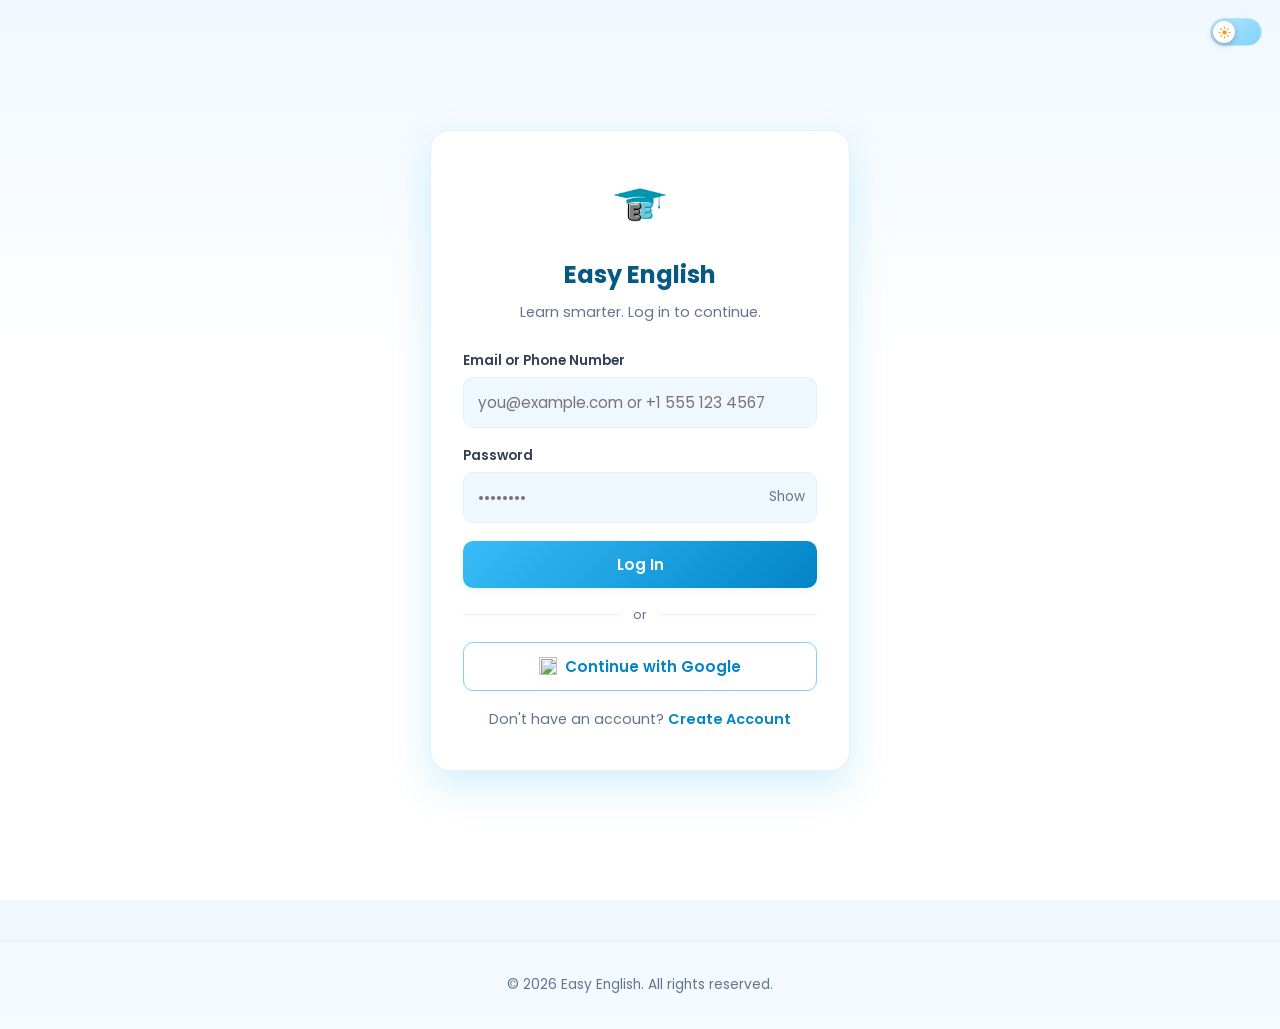
==== index.html @ 9242ed7a "Add files via upload" ====
<!DOCTYPE html>
<html lang="en">
<head>
<meta charset="UTF-8" />
<meta name="viewport" content="width=device-width, initial-scale=1.0" />
<title>Easy English — Login</title>
<link rel="preconnect" href="https://fonts.googleapis.com">
<link href="https://fonts.googleapis.com/css2?family=Poppins:wght@400;500;600;700&display=swap" rel="stylesheet">
<link rel="stylesheet" href="css/style.css" />
<script>(function(){try{if(localStorage.getItem('ee-theme')==='dark')document.documentElement.classList.add('dark-mode');}catch(e){}})();</script>
</head>
<body>

<div class="theme-toggle-mount-desktop" style="position:fixed; top:18px; right:18px; z-index:60;"></div>

<div class="center-screen">

  <!-- LOGIN CARD -->
  <div class="auth-card" id="loginCard">
    <div class="auth-logo">
      <div class="logo-dot"><img src="images/logo.png" alt="Easy English logo"></div>
      <h1>Easy English</h1>
      <p>Learn smarter. Log in to continue.</p>
    </div>

    <div class="error-msg" id="loginError"></div>
    <div class="success-msg" id="loginSuccess"></div>

    <form id="loginForm">
      <div class="field">
        <label>Email or Phone Number</label>
        <div class="input-wrap">
          <input type="text" id="loginIdentifier" placeholder="you@example.com or +1 555 123 4567" required autocomplete="username" />
        </div>
      </div>
      <div class="field">
        <label>Password</label>
        <div class="input-wrap">
          <input type="password" id="loginPassword" placeholder="••••••••" required />
          <span class="toggle-pass" onclick="togglePass('loginPassword', this)">Show</span>
        </div>
      </div>
      <button type="submit" class="btn btn-primary btn-block" id="loginBtn">
        <span id="loginBtnText">Log In</span>
      </button>
    </form>

    <div class="divider-row"><span>or</span></div>

    <button class="btn btn-outline btn-block" id="googleLoginBtn">
      <img src="https://www.gstatic.com/firebasejs/ui/2.0.0/images/auth/google.svg" alt="" width="18" height="18" />
      Continue with Google
    </button>

    <div class="form-footer-link">
      Don't have an account?
      <button class="link-btn" onclick="showCard('signup')">Create Account</button>
    </div>
  </div>

  <!-- SIGNUP CARD -->
  <div class="auth-card" id="signupCard" style="display:none;">
    <div class="auth-logo">
      <div class="logo-dot"><img src="images/logo.png" alt="Easy English logo"></div>
      <h1>Create Account</h1>
      <p>Join Easy English in seconds.</p>
    </div>

    <div class="error-msg" id="signupError"></div>

    <form id="signupForm">
      <div class="field">
        <label>Full Name</label>
        <div class="input-wrap">
          <input type="text" id="signupName" placeholder="John Doe" required />
        </div>
      </div>
      <div class="field">
        <label>Email or Phone Number</label>
        <div class="input-wrap">
          <input type="text" id="signupIdentifier" placeholder="you@example.com or +1 555 123 4567" required autocomplete="username" />
        </div>
        <p class="small-muted mt-8" id="signupIdentifierHint" style="margin-top:6px;"></p>
      </div>
      <div class="field">
        <label>Password</label>
        <div class="input-wrap">
          <input type="password" id="signupPassword" placeholder="At least 6 characters" required minlength="6" />
          <span class="toggle-pass" onclick="togglePass('signupPassword', this)">Show</span>
        </div>
      </div>
      <button type="submit" class="btn btn-primary btn-block" id="signupBtn">
        <span id="signupBtnText">Create Account</span>
      </button>
    </form>

    <div class="divider-row"><span>or</span></div>

    <button class="btn btn-outline btn-block" id="googleSignupBtn">
      <img src="https://www.gstatic.com/firebasejs/ui/2.0.0/images/auth/google.svg" alt="" width="18" height="18" />
      Sign up with Google
    </button>

    <div class="form-footer-link">
      Already have an account?
      <button class="link-btn" onclick="showCard('login')">Log In</button>
    </div>
  </div>

</div>

<footer class="site-footer">
  <span class="copyright" id="copyrightTrigger">© 2026 Easy English. All rights reserved.</span>
</footer>

<!-- Admin secret modal -->
<div class="modal-overlay" id="adminModal">
  <div class="modal-box">
    <h3>Admin Access</h3>
    <div class="error-msg" id="adminError"></div>
    <div class="field">
      <label>Admin Username</label>
      <div class="input-wrap">
        <input type="text" id="adminUser" placeholder="Username" />
      </div>
    </div>
    <div class="field">
      <label>Admin Password</label>
      <div class="input-wrap">
        <input type="password" id="adminPass" placeholder="Password" />
      </div>
    </div>
    <div class="modal-actions">
      <button class="btn btn-outline" onclick="closeAdminModal()">Cancel</button>
      <button class="btn btn-primary" onclick="attemptAdminLogin()">Enter</button>
    </div>
  </div>
</div>

<script src="https://www.gstatic.com/firebasejs/10.13.0/firebase-app-compat.js"></script>
<script src="https://www.gstatic.com/firebasejs/10.13.0/firebase-auth-compat.js"></script>
<script src="https://www.gstatic.com/firebasejs/10.13.0/firebase-firestore-compat.js"></script>
<script src="js/firebase-config.js"></script>
<script src="js/theme.js"></script>
<script src="js/auth.js"></script>
</body>
</html>
---- css/style.css ----
/* ===========================================================
   Easy English — Global Styles
   Clean, bright light-blue theme, fully responsive
   =========================================================== */

:root {
  --blue-50:  #f0f8ff;
  --blue-100: #e0f2fe;
  --blue-200: #bae6fd;
  --blue-300: #7dd3fc;
  --blue-400: #38bdf8;
  --blue-500: #0ea5e9;
  --blue-600: #0284c7;
  --blue-700: #0369a1;
  --blue-800: #075985;
  --blue-900: #0c4a6e;

  --white: #ffffff;
  --gray-50: #f8fafc;
  --gray-100: #f1f5f9;
  --gray-300: #cbd5e1;
  --gray-500: #64748b;
  --gray-700: #334155;
  --gray-900: #0f172a;

  --danger: #ef4444;
  --success: #22c55e;

  --radius: 16px;
  --radius-sm: 10px;
  --shadow-sm: 0 2px 8px rgba(14, 165, 233, 0.08);
  --shadow-md: 0 8px 24px rgba(14, 165, 233, 0.14);
  --shadow-lg: 0 16px 40px rgba(14, 165, 233, 0.18);

  --font: 'Poppins', 'Segoe UI', system-ui, -apple-system, sans-serif;

  --bg-gradient-top: var(--blue-50);
  --bg-gradient-bottom: var(--white);
  --text-main: var(--gray-900);
  --card-bg: var(--white);
  --card-border: var(--blue-100);
  --input-bg: var(--blue-50);
  --input-border: var(--blue-100);
}

/* ---------- Dark mode ---------- */
html.dark-mode {
  --bg-gradient-top: #0b1220;
  --bg-gradient-bottom: #0f172a;
  --text-main: #e2e8f0;
  --card-bg: #111c30;
  --card-border: #1e2b45;
  --input-bg: #0b1526;
  --input-border: #24334d;

  --blue-50: #0f1c30;
  --blue-100: #16223a;
  --gray-100: #17233a;
  --gray-500: #93a3b8;
  --gray-700: #cbd5e1;
  --gray-900: #e2e8f0;
}

html.dark-mode body {
  background: linear-gradient(180deg, var(--bg-gradient-top) 0%, var(--bg-gradient-bottom) 40%);
}

html.dark-mode .navbar { background: rgba(15, 23, 42, 0.85); border-bottom-color: var(--card-border); }
html.dark-mode .auth-card,
html.dark-mode .card-box,
html.dark-mode .video-card,
html.dark-mode .modal-box,
html.dark-mode .stat-card,
html.dark-mode .redeem-box,
html.dark-mode .site-footer { background: var(--card-bg); border-color: var(--card-border); color: var(--text-main); }
html.dark-mode .modal-overlay { background: rgba(0,0,0,0.65); }
html.dark-mode .btn-outline { background: var(--card-bg); color: var(--blue-300); border-color: var(--input-border); }
html.dark-mode .btn-outline:hover { background: var(--input-bg); }
html.dark-mode .loading-overlay { background: rgba(11, 18, 32, 0.9); }
html.dark-mode table.admin-table td,
html.dark-mode table.admin-table th { border-color: var(--card-border); }
html.dark-mode .empty-state,
html.dark-mode .small-muted,
html.dark-mode .page-hero p { color: var(--gray-500); }

html.dark-mode .input-wrap input,
html.dark-mode .input-wrap select,
html.dark-mode textarea.input-like { background: var(--input-bg); border-color: var(--input-border); color: var(--text-main); }
html.dark-mode .input-wrap input:focus,
html.dark-mode .input-wrap select:focus,
html.dark-mode textarea.input-like:focus { background: var(--card-bg); }
html.dark-mode .hamburger-btn { background: var(--card-bg); border-color: var(--input-border); }
html.dark-mode .code-pill { background: var(--input-bg); border-color: var(--input-border); }
html.dark-mode .badge-gray { background: var(--input-bg); }
html.dark-mode .mobile-menu { border-top-color: var(--card-border); }
html.dark-mode .file-drop { background: var(--input-bg); }
html.dark-mode .file-drop:hover { background: var(--input-border); }

* { margin: 0; padding: 0; box-sizing: border-box; }

html, body {
  height: 100%;
  font-family: var(--font);
  transition: background 0.3s ease, color 0.3s ease;
}

html {
  background: linear-gradient(180deg, var(--bg-gradient-top) 0%, var(--bg-gradient-bottom) 40%);
}

body {
  background: transparent;
  color: var(--text-main);
  -webkit-font-smoothing: antialiased;
}

img, video { max-width: 100%; display: block; }

a { text-decoration: none; color: inherit; }

button, input, select, textarea { font-family: inherit; }

::selection { background: var(--blue-200); }

/* ---------- Layout helpers ---------- */
.container {
  width: 100%;
  max-width: 1200px;
  margin: 0 auto;
  padding: 0 20px;
}

.center-screen {
  min-height: 100vh;
  display: flex;
  align-items: center;
  justify-content: center;
  padding: 24px;
}

/* ---------- Top Nav ---------- */
.navbar {
  position: sticky;
  top: 0;
  z-index: 50;
  background: rgba(255, 255, 255, 0.85);
  backdrop-filter: blur(10px);
  border-bottom: 1px solid var(--blue-100);
}

.navbar-inner {
  max-width: 1200px;
  margin: 0 auto;
  padding: 14px 20px;
  display: flex;
  align-items: center;
  justify-content: space-between;
  gap: 16px;
}

.brand {
  display: flex;
  align-items: center;
  gap: 10px;
  font-weight: 700;
  font-size: 1.3rem;
  color: var(--blue-700);
}

.brand .logo-dot {
  width: 44px;
  height: 44px;
  display: flex;
  align-items: center;
  justify-content: center;
}

.brand .logo-dot img {
  width: 100%;
  height: 100%;
  object-fit: contain;
}

/* ---------- Nav page links (Dashboard / Dictionary / ...) ---------- */
.nav-links {
  display: flex;
  align-items: center;
  gap: 4px;
}
.nav-link {
  display: flex;
  align-items: center;
  gap: 6px;
  padding: 8px 14px;
  border-radius: var(--radius-sm);
  font-size: 0.9rem;
  font-weight: 600;
  color: var(--gray-500);
  transition: background 0.15s ease, color 0.15s ease;
}
.nav-link:hover { background: var(--blue-50); color: var(--blue-700); }
.nav-link.active { background: var(--blue-100); color: var(--blue-700); }
html.dark-mode .nav-link:hover { background: var(--input-bg); }
html.dark-mode .nav-link.active { background: var(--input-border); color: var(--blue-300); }

.mobile-menu .nav-links {
  flex-direction: column;
  align-items: stretch;
  gap: 4px;
}
.mobile-menu .nav-link { padding: 12px 14px; }

.nav-actions {
  display: flex;
  align-items: center;
  gap: 12px;
}

.user-chip {
  display: flex;
  align-items: center;
  gap: 8px;
  background: var(--blue-50);
  border: 1px solid var(--blue-100);
  padding: 6px 14px;
  border-radius: 999px;
  font-size: 0.9rem;
  color: var(--blue-700);
  font-weight: 500;
}

/* ---------- Dark mode toggle switch (sun/moon) ---------- */
.theme-toggle {
  position: relative;
  width: 52px;
  height: 28px;
  border-radius: 999px;
  border: 1.5px solid var(--blue-200);
  background: linear-gradient(135deg, var(--blue-200), var(--blue-300));
  cursor: pointer;
  flex-shrink: 0;
  padding: 0;
  transition: background 0.35s ease, border-color 0.35s ease;
}
html.dark-mode .theme-toggle {
  background: linear-gradient(135deg, #1e293b, #0f172a);
  border-color: #334155;
}
.theme-toggle .toggle-knob {
  position: absolute;
  top: 2px;
  left: 2px;
  width: 22px;
  height: 22px;
  border-radius: 50%;
  background: white;
  display: flex;
  align-items: center;
  justify-content: center;
  font-size: 13px;
  box-shadow: 0 2px 6px rgba(0,0,0,0.25);
  transition: transform 0.35s cubic-bezier(.4,1.6,.4,1), background 0.35s ease;
  transform: translateX(0);
}
html.dark-mode .theme-toggle .toggle-knob {
  transform: translateX(24px);
  background: #1e293b;
}
.theme-toggle .toggle-knob svg { width: 13px; height: 13px; }
.theme-toggle .icon-sun { color: #f59e0b; opacity: 1; transition: opacity 0.25s ease; }
.theme-toggle .icon-moon { color: #cbd5e1; opacity: 0; position: absolute; transition: opacity 0.25s ease; }
html.dark-mode .theme-toggle .icon-sun { opacity: 0; }
html.dark-mode .theme-toggle .icon-moon { opacity: 1; }

.theme-toggle-row {
  display: flex;
  align-items: center;
  gap: 10px;
}
.theme-toggle-row .ttr-label {
  font-size: 0.85rem;
  font-weight: 600;
  color: var(--gray-700);
}

/* ---------- Mobile hamburger nav ---------- */
.hamburger-btn {
  display: none;
  width: 40px;
  height: 40px;
  border-radius: var(--radius-sm);
  border: 1.5px solid var(--blue-200);
  background: var(--card-bg);
  cursor: pointer;
  align-items: center;
  justify-content: center;
  flex-direction: column;
  gap: 4px;
  flex-shrink: 0;
}
.hamburger-btn span {
  display: block;
  width: 18px;
  height: 2px;
  background: var(--blue-600);
  border-radius: 2px;
  transition: transform 0.3s ease, opacity 0.3s ease;
}
.hamburger-btn.open span:nth-child(1) { transform: translateY(6px) rotate(45deg); }
.hamburger-btn.open span:nth-child(2) { opacity: 0; }
.hamburger-btn.open span:nth-child(3) { transform: translateY(-6px) rotate(-45deg); }

.nav-actions-desktop { display: flex; align-items: center; gap: 12px; }

.mobile-menu {
  display: none;
  max-height: 0;
  overflow: hidden;
  transition: max-height 0.35s ease;
  border-top: 1px solid var(--card-border);
}
.mobile-menu.open { max-height: 400px; }
.mobile-menu-inner {
  padding: 16px 20px 20px;
  display: flex;
  flex-direction: column;
  gap: 14px;
}
.mobile-menu .user-chip { width: fit-content; }
.mobile-menu .btn { width: 100%; }
.mobile-menu .theme-toggle-row { justify-content: space-between; padding: 4px 2px; }

@media (max-width: 720px) {
  .nav-actions-desktop { display: none; }
  .hamburger-btn { display: flex; }
  .mobile-menu { display: block; }
}

/* ---------- Buttons ---------- */
.btn {
  display: inline-flex;
  align-items: center;
  justify-content: center;
  gap: 8px;
  border: none;
  border-radius: var(--radius-sm);
  padding: 12px 22px;
  font-size: 0.95rem;
  font-weight: 600;
  cursor: pointer;
  transition: transform 0.15s ease, box-shadow 0.15s ease, background 0.15s ease;
  white-space: nowrap;
}
.btn:active { transform: scale(0.97); }

.btn-primary {
  background: linear-gradient(135deg, var(--blue-400), var(--blue-600));
  color: white;
  box-shadow: var(--shadow-sm);
}
.btn-primary:hover { box-shadow: var(--shadow-md); }

.btn-outline {
  background: white;
  color: var(--blue-600);
  border: 1.5px solid var(--blue-300);
}
.btn-outline:hover { background: var(--blue-50); }

.btn-ghost {
  background: transparent;
  color: var(--gray-500);
}
.btn-ghost:hover { color: var(--blue-600); }

.btn-danger {
  background: var(--danger);
  color: white;
}

.btn-block { width: 100%; }
.btn-sm { padding: 8px 14px; font-size: 0.85rem; }

.btn:disabled {
  opacity: 0.6;
  cursor: not-allowed;
}

/* ---------- Cards / Auth panels ---------- */
.auth-card {
  width: 100%;
  max-width: 420px;
  background: white;
  border-radius: 20px;
  padding: 40px 32px;
  box-shadow: var(--shadow-lg);
  border: 1px solid var(--blue-100);
  animation: floatIn 0.5s ease;
}

@keyframes floatIn {
  from { opacity: 0; transform: translateY(16px); }
  to { opacity: 1; transform: translateY(0); }
}

.auth-logo {
  display: flex;
  flex-direction: column;
  align-items: center;
  gap: 10px;
  margin-bottom: 28px;
  text-align: center;
}

.auth-logo .logo-dot {
  width: 76px;
  height: 76px;
}

.auth-logo h1 {
  font-size: 1.5rem;
  color: var(--blue-800);
}

.auth-logo p {
  font-size: 0.9rem;
  color: var(--gray-500);
}

.field {
  margin-bottom: 18px;
}

.field label {
  display: block;
  font-size: 0.85rem;
  font-weight: 600;
  color: var(--gray-700);
  margin-bottom: 6px;
}

.input-wrap {
  position: relative;
}

.input-wrap input, .input-wrap select {
  width: 100%;
  padding: 13px 14px;
  border-radius: var(--radius-sm);
  border: 1.5px solid var(--blue-100);
  background: var(--blue-50);
  font-size: 0.95rem;
  color: var(--gray-900);
  transition: border-color 0.15s ease, background 0.15s ease;
}

.input-wrap input:focus, .input-wrap select:focus {
  outline: none;
  border-color: var(--blue-400);
  background: white;
}

.toggle-pass {
  position: absolute;
  right: 12px;
  top: 50%;
  transform: translateY(-50%);
  cursor: pointer;
  color: var(--gray-500);
  font-size: 0.85rem;
  user-select: none;
}

.divider-row {
  display: flex;
  align-items: center;
  gap: 12px;
  margin: 18px 0;
  color: var(--gray-500);
  font-size: 0.8rem;
}
.divider-row::before, .divider-row::after {
  content: '';
  flex: 1;
  height: 1px;
  background: var(--blue-100);
}

.form-footer-link {
  text-align: center;
  margin-top: 18px;
  font-size: 0.9rem;
  color: var(--gray-500);
}
.form-footer-link a, .form-footer-link button.link-btn {
  color: var(--blue-600);
  font-weight: 600;
  background: none;
  border: none;
  cursor: pointer;
  font-size: inherit;
  font-family: inherit;
}

.error-msg {
  background: #fef2f2;
  border: 1px solid #fecaca;
  color: var(--danger);
  padding: 10px 14px;
  border-radius: var(--radius-sm);
  font-size: 0.85rem;
  margin-bottom: 16px;
  display: none;
}
.error-msg.show { display: block; }

.success-msg {
  background: #f0fdf4;
  border: 1px solid #bbf7d0;
  color: #15803d;
  padding: 10px 14px;
  border-radius: var(--radius-sm);
  font-size: 0.85rem;
  margin-bottom: 16px;
  display: none;
}
.success-msg.show { display: block; }

/* ---------- Dashboard ---------- */
.page-hero {
  padding: 40px 0 20px;
  text-align: center;
}
.page-hero h2 {
  font-size: 1.8rem;
  color: var(--blue-800);
  margin-bottom: 8px;
}
.page-hero p {
  color: var(--gray-500);
}

.grid {
  display: grid;
  grid-template-columns: repeat(auto-fill, minmax(280px, 1fr));
  gap: 22px;
  padding: 20px 0 60px;
}

.video-card {
  background: white;
  border-radius: var(--radius);
  overflow: hidden;
  border: 1px solid var(--blue-100);
  box-shadow: var(--shadow-sm);
  transition: transform 0.2s ease, box-shadow 0.2s ease;
  display: flex;
  flex-direction: column;
}
.video-card:hover {
  transform: translateY(-4px);
  box-shadow: var(--shadow-md);
}

.video-thumb {
  width: 100%;
  aspect-ratio: 16/9;
  background: linear-gradient(135deg, var(--blue-300), var(--blue-500));
  display: flex;
  align-items: center;
  justify-content: center;
  color: white;
  font-size: 2.4rem;
  position: relative;
  overflow: hidden;
}
.video-thumb img { width: 100%; height: 100%; object-fit: cover; }

.lock-badge {
  position: absolute;
  top: 10px;
  right: 10px;
  background: rgba(15, 23, 42, 0.55);
  color: white;
  font-size: 0.75rem;
  padding: 4px 10px;
  border-radius: 999px;
  display: flex;
  align-items: center;
  gap: 4px;
}
.lock-badge.unlocked { background: rgba(34, 197, 94, 0.85); }

.video-card-body {
  padding: 18px;
  display: flex;
  flex-direction: column;
  gap: 10px;
  flex: 1;
}

.video-card-body h3 {
  font-size: 1.05rem;
  color: var(--gray-900);
  line-height: 1.4;
}

.video-card-body .desc {
  font-size: 0.85rem;
  color: var(--gray-500);
  flex: 1;
}

.empty-state {
  text-align: center;
  padding: 60px 20px;
  color: var(--gray-500);
}
.empty-state .icon { font-size: 3rem; margin-bottom: 12px; }

/* ---------- Footer ---------- */
.site-footer {
  border-top: 1px solid var(--blue-100);
  padding: 28px 20px;
  text-align: center;
  color: var(--gray-500);
  font-size: 0.85rem;
  margin-top: 40px;
  user-select: none;
}
.site-footer .copyright {
  cursor: pointer;
  display: inline-block;
  padding: 6px 10px;
  border-radius: 8px;
  transition: background 0.15s ease;
}
.site-footer .copyright:hover { background: var(--blue-50); }

/* ---------- Modal ---------- */
.modal-overlay {
  position: fixed;
  inset: 0;
  background: rgba(15, 23, 42, 0.45);
  backdrop-filter: blur(3px);
  display: none;
  align-items: center;
  justify-content: center;
  z-index: 200;
  padding: 20px;
}
.modal-overlay.show { display: flex; }

.modal-box {
  background: white;
  border-radius: 18px;
  padding: 32px;
  width: 100%;
  max-width: 420px;
  box-shadow: var(--shadow-lg);
  animation: floatIn 0.3s ease;
  max-height: 90vh;
  overflow-y: auto;
}

.modal-box h3 {
  color: var(--blue-800);
  margin-bottom: 18px;
  font-size: 1.25rem;
}

.modal-actions {
  display: flex;
  gap: 10px;
  margin-top: 20px;
}
.modal-actions .btn { flex: 1; }

/* ---------- Admin ---------- */
.admin-shell {
  display: grid;
  grid-template-columns: 240px 1fr;
  min-height: 100vh;
}

.admin-sidebar {
  background: linear-gradient(180deg, var(--blue-700), var(--blue-900));
  color: white;
  padding: 24px 18px;
  display: flex;
  flex-direction: column;
  gap: 8px;
}

.admin-sidebar .brand { color: white; margin-bottom: 20px; }

.admin-theme-row {
  display: flex;
  align-items: center;
  justify-content: space-between;
  padding: 10px 14px;
  margin-top: 4px;
}
.admin-theme-row .ttr-label {
  color: rgba(255,255,255,0.85);
  font-size: 0.88rem;
  font-weight: 600;
}
.admin-sidebar .theme-toggle {
  background: rgba(255,255,255,0.12);
  border-color: rgba(255,255,255,0.25);
}
html.dark-mode .admin-sidebar .theme-toggle {
  background: rgba(0,0,0,0.35);
  border-color: rgba(255,255,255,0.2);
}

.admin-nav-item {
  display: flex;
  align-items: center;
  gap: 10px;
  padding: 12px 14px;
  border-radius: var(--radius-sm);
  cursor: pointer;
  font-size: 0.92rem;
  color: rgba(255,255,255,0.85);
  transition: background 0.15s ease;
  background: none;
  border: none;
  text-align: left;
  width: 100%;
}
.admin-nav-item:hover { background: rgba(255,255,255,0.08); }
.admin-nav-item.active { background: rgba(255,255,255,0.18); color: white; font-weight: 600; }

.admin-main {
  padding: 30px;
  overflow-y: auto;
}

.admin-panel { display: none; }
.admin-panel.active { display: block; }

.panel-header {
  display: flex;
  justify-content: space-between;
  align-items: center;
  margin-bottom: 22px;
  flex-wrap: wrap;
  gap: 12px;
}
.panel-header h2 { color: var(--blue-800); font-size: 1.5rem; }

.card-box {
  background: white;
  border-radius: var(--radius);
  border: 1px solid var(--blue-100);
  box-shadow: var(--shadow-sm);
  padding: 24px;
  margin-bottom: 20px;
}

.form-row {
  display: grid;
  grid-template-columns: 1fr 1fr;
  gap: 16px;
}

@media (max-width: 640px) {
  .form-row { grid-template-columns: 1fr; }
  .admin-shell { grid-template-columns: 1fr; }
  .admin-sidebar {
    flex-direction: row;
    overflow-x: auto;
    padding: 14px;
  }
  .admin-sidebar .brand { display: none; }
  .admin-nav-item { white-space: nowrap; width: auto; }
  .admin-theme-row { white-space: nowrap; flex-shrink: 0; margin-top: 0; }
}

textarea.input-like {
  width: 100%;
  padding: 13px 14px;
  border-radius: var(--radius-sm);
  border: 1.5px solid var(--blue-100);
  background: var(--blue-50);
  font-size: 0.95rem;
  resize: vertical;
  min-height: 90px;
}
textarea.input-like:focus { outline: none; border-color: var(--blue-400); background: white; }

.file-drop {
  border: 2px dashed var(--blue-300);
  border-radius: var(--radius-sm);
  padding: 24px;
  text-align: center;
  color: var(--gray-500);
  background: var(--blue-50);
  cursor: pointer;
  font-size: 0.9rem;
}
.file-drop:hover { background: var(--blue-100); }

table.admin-table {
  width: 100%;
  border-collapse: collapse;
  font-size: 0.88rem;
}
table.admin-table th {
  text-align: left;
  padding: 10px 12px;
  color: var(--gray-500);
  border-bottom: 2px solid var(--blue-100);
  font-weight: 600;
}
table.admin-table td {
  padding: 10px 12px;
  border-bottom: 1px solid var(--blue-100);
  vertical-align: middle;
}
.table-wrap { overflow-x: auto; }

.badge {
  display: inline-block;
  padding: 3px 10px;
  border-radius: 999px;
  font-size: 0.75rem;
  font-weight: 600;
}
.badge-green { background: #f0fdf4; color: #15803d; }
.badge-gray { background: var(--gray-100); color: var(--gray-500); }
.badge-blue { background: var(--blue-100); color: var(--blue-700); }

.stat-grid {
  display: grid;
  grid-template-columns: repeat(auto-fit, minmax(180px, 1fr));
  gap: 16px;
  margin-bottom: 24px;
}
.stat-card {
  background: white;
  border-radius: var(--radius);
  border: 1px solid var(--blue-100);
  padding: 20px;
  box-shadow: var(--shadow-sm);
}
.stat-card .num { font-size: 1.8rem; font-weight: 700; color: var(--blue-700); }
.stat-card .label { font-size: 0.85rem; color: var(--gray-500); margin-top: 4px; }

.mono {
  font-family: 'Courier New', monospace;
  letter-spacing: 1px;
}

.code-pill {
  background: var(--blue-50);
  border: 1px solid var(--blue-200);
  padding: 2px 8px;
  border-radius: 6px;
  font-size: 0.82rem;
}

.spinner {
  width: 20px; height: 20px;
  border: 3px solid var(--blue-100);
  border-top-color: var(--blue-500);
  border-radius: 50%;
  animation: spin 0.7s linear infinite;
}
@keyframes spin { to { transform: rotate(360deg); } }

.loading-overlay {
  position: fixed; inset: 0;
  background: rgba(255,255,255,0.85);
  display: flex; align-items: center; justify-content: center;
  z-index: 999;
  flex-direction: column;
  gap: 14px;
}
.loading-overlay.hidden { display: none; }

/* ---------- Player page ---------- */
.player-wrap {
  max-width: 960px;
  margin: 0 auto;
  padding: 24px 20px 60px;
}

.player-shell {
  position: relative;
  width: 100%;
  aspect-ratio: 16/9;
  background: black;
  border-radius: var(--radius);
  overflow: hidden;
  box-shadow: var(--shadow-lg);
}

.player-shell video,
.player-shell iframe {
  width: 100%;
  height: 100%;
  object-fit: contain;
  background: black;
  border: none;
  display: block;
}

.watermark {
  position: absolute;
  color: rgba(255,255,255,0.55);
  font-size: 0.95rem;
  font-weight: 600;
  pointer-events: none;
  text-shadow: 0 1px 3px rgba(0,0,0,0.6);
  white-space: nowrap;
  transition: top 4s linear, left 4s linear;
  z-index: 10;
}

.redeem-box {
  background: white;
  border-radius: var(--radius);
  border: 1px solid var(--blue-100);
  padding: 28px;
  margin-top: 24px;
  box-shadow: var(--shadow-sm);
  text-align: center;
}
.redeem-box input {
  max-width: 260px;
  margin: 16px auto;
  text-align: center;
  letter-spacing: 3px;
  font-size: 1.1rem;
  text-transform: uppercase;
}

/* ---------- Video analytics panel ---------- */
.analytics-video-card {
  background: var(--card-bg);
  border: 1px solid var(--card-border);
  border-radius: var(--radius);
  padding: 18px 20px;
  margin-bottom: 14px;
}
.analytics-video-head {
  display: flex;
  justify-content: space-between;
  align-items: center;
  gap: 12px;
  flex-wrap: wrap;
  margin-bottom: 10px;
}
.analytics-video-head h4 { color: var(--blue-800); font-size: 1rem; }
.analytics-viewers {
  display: flex;
  flex-wrap: wrap;
  gap: 6px;
  margin-top: 8px;
}
.viewer-chip {
  background: var(--blue-50);
  border: 1px solid var(--blue-100);
  color: var(--blue-700);
  font-size: 0.8rem;
  padding: 4px 10px;
  border-radius: 999px;
}
html.dark-mode .viewer-chip { background: var(--input-bg); border-color: var(--input-border); color: var(--blue-300); }

/* ---------- Dictionary page ---------- */
.dict-search-box {
  display: flex;
  gap: 10px;
  max-width: 640px;
  margin: 0 auto 8px;
}
.dict-search-box .input-wrap { flex: 1; }
.dict-search-box input {
  font-size: 1.05rem;
}
.dict-hint {
  text-align: center;
  margin-bottom: 28px;
}
.dict-result {
  max-width: 720px;
  margin: 0 auto;
}
.dict-word-head {
  display: flex;
  align-items: baseline;
  gap: 14px;
  flex-wrap: wrap;
  margin-bottom: 6px;
}
.dict-word-head h2 {
  color: var(--blue-800);
  font-size: 2rem;
  text-transform: lowercase;
}
.dict-arabic {
  font-size: 1.4rem;
  color: var(--blue-600);
  font-weight: 600;
  direction: rtl;
}
.dict-pron-row {
  display: flex;
  gap: 14px;
  flex-wrap: wrap;
  margin-bottom: 24px;
}
.dict-pron-chip {
  display: flex;
  align-items: center;
  gap: 8px;
  background: var(--blue-50);
  border: 1px solid var(--blue-100);
  padding: 8px 14px;
  border-radius: 999px;
  font-size: 0.9rem;
  color: var(--blue-700);
}
.dict-pron-chip .flag { font-size: 1rem; }
.dict-pron-chip button {
  background: var(--blue-600);
  color: white;
  border: none;
  width: 26px;
  height: 26px;
  border-radius: 50%;
  cursor: pointer;
  display: flex;
  align-items: center;
  justify-content: center;
  font-size: 0.8rem;
  flex-shrink: 0;
}
.dict-pron-chip button:hover { background: var(--blue-700); }
.dict-pron-chip button:disabled { opacity: 0.4; cursor: not-allowed; }
html.dark-mode .dict-pron-chip { background: var(--input-bg); border-color: var(--input-border); color: var(--blue-300); }

.dict-meaning-block {
  margin-bottom: 22px;
}
.dict-pos {
  display: inline-block;
  font-style: italic;
  font-size: 0.85rem;
  color: var(--blue-600);
  background: var(--blue-50);
  padding: 3px 10px;
  border-radius: 999px;
  margin-bottom: 10px;
  font-weight: 600;
}
html.dark-mode .dict-pos { background: var(--input-bg); }
.dict-def-item {
  margin-bottom: 12px;
  padding-left: 4px;
}
.dict-def-item .def-num {
  color: var(--gray-500);
  font-weight: 600;
  margin-right: 6px;
}
.dict-def-item .example {
  color: var(--gray-500);
  font-size: 0.88rem;
  font-style: italic;
  margin-top: 3px;
  padding-left: 20px;
}

.dict-empty, .dict-error, .dict-loading {
  text-align: center;
  padding: 50px 20px;
  color: var(--gray-500);
}
.dict-empty .icon, .dict-error .icon { font-size: 3rem; margin-bottom: 12px; }

.dict-recent {
  display: flex;
  flex-wrap: wrap;
  gap: 8px;
  justify-content: center;
  margin-top: 18px;
}
.dict-recent button {
  background: var(--card-bg);
  border: 1px solid var(--card-border);
  color: var(--blue-600);
  padding: 6px 14px;
  border-radius: 999px;
  font-size: 0.85rem;
  cursor: pointer;
  transition: background 0.15s ease;
}
.dict-recent button:hover { background: var(--blue-50); }
html.dark-mode .dict-recent button:hover { background: var(--input-bg); }

/* Utility */
.flex { display: flex; }
.flex-col { flex-direction: column; }
.gap-8 { gap: 8px; }
.gap-12 { gap: 12px; }
.mt-8 { margin-top: 8px; }
.mt-16 { margin-top: 16px; }
.mt-24 { margin-top: 24px; }
.text-center { text-align: center; }
.small-muted { font-size: 0.82rem; color: var(--gray-500); }
.w-full { width: 100%; }
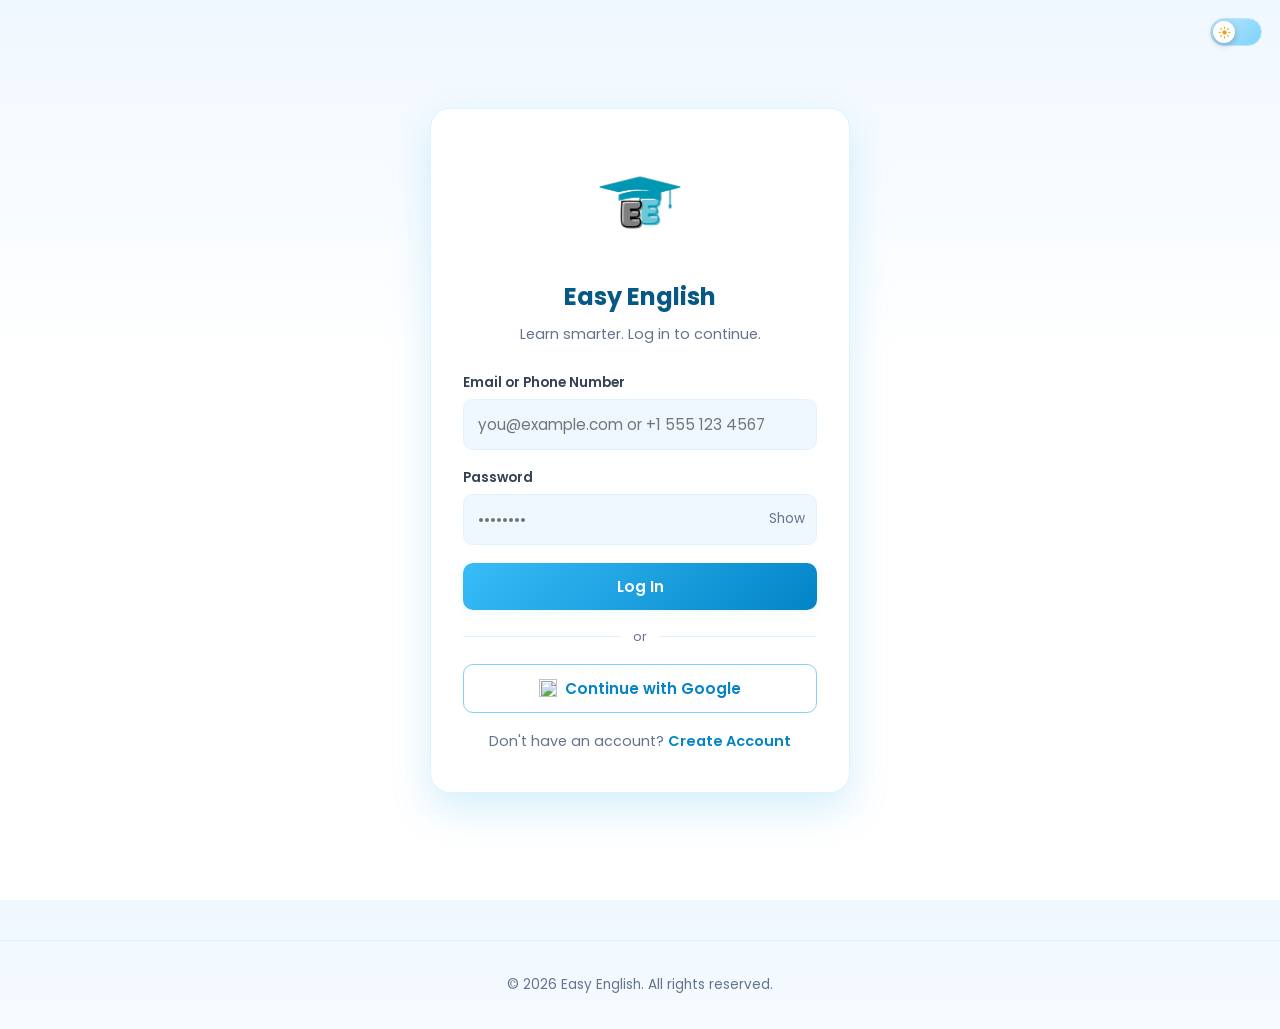
==== commit 5a0077bb: "Update index.html" ====
--- a/index.html
+++ b/index.html
@@ -7,6 +7,7 @@
 <link rel="preconnect" href="https://fonts.googleapis.com">
 <link href="https://fonts.googleapis.com/css2?family=Poppins:wght@400;500;600;700&display=swap" rel="stylesheet">
 <link rel="stylesheet" href="css/style.css" />
+<link rel="manifest" href="/manifest.json">
 <script>(function(){try{if(localStorage.getItem('ee-theme')==='dark')document.documentElement.classList.add('dark-mode');}catch(e){}})();</script>
 </head>
 <body>
--- a/css/style.css
+++ b/css/style.css
@@ -413,8 +413,8 @@
 }
 
 .auth-logo .logo-dot {
-  width: 76px;
-  height: 76px;
+  width: 120px;
+  height: 120px;
 }
 
 .auth-logo h1 {
@@ -908,6 +908,29 @@
   display: block;
 }
 
+.player-shell:fullscreen,
+.player-shell:-webkit-full-screen {
+  aspect-ratio: unset;
+  width: 100vw;
+  height: 100vh;
+  border-radius: 0;
+  background: black;
+}
+.player-shell:fullscreen iframe,
+.player-shell:fullscreen video,
+.player-shell:-webkit-full-screen iframe,
+.player-shell:-webkit-full-screen video {
+  position: absolute;
+  inset: 0;
+  width: 100%;
+  height: 100%;
+}
+
+.player-controls {
+  display: flex;
+  justify-content: center;
+  margin-top: 14px;
+}
 .watermark {
   position: absolute;
   color: rgba(255,255,255,0.55);
@@ -918,24 +941,28 @@
   white-space: nowrap;
   transition: top 4s linear, left 4s linear;
   z-index: 10;
-}
-
-.redeem-box {
-  background: white;
-  border-radius: var(--radius);
-  border: 1px solid var(--blue-100);
-  padding: 28px;
-  margin-top: 24px;
-  box-shadow: var(--shadow-sm);
-  text-align: center;
-}
-.redeem-box input {
-  max-width: 260px;
-  margin: 16px auto;
-  text-align: center;
-  letter-spacing: 3px;
-  font-size: 1.1rem;
-  text-transform: uppercase;
+  max-width: calc(100% - 24px);
+  overflow: hidden;
+  text-overflow: ellipsis;
+}
+
+@media (max-width: 640px) {
+  .player-wrap {
+    padding: 14px 12px 40px;
+  }
+  .player-shell {
+    border-radius: var(--radius-sm);
+  }
+  #videoTitle {
+    font-size: 1.15rem;
+  }
+  .watermark {
+    font-size: 0.75rem;
+    max-width: calc(100% - 16px);
+  }
+  .player-controls .btn {
+    width: 100%;
+  }
 }
 
 /* ---------- Video analytics panel ---------- */
